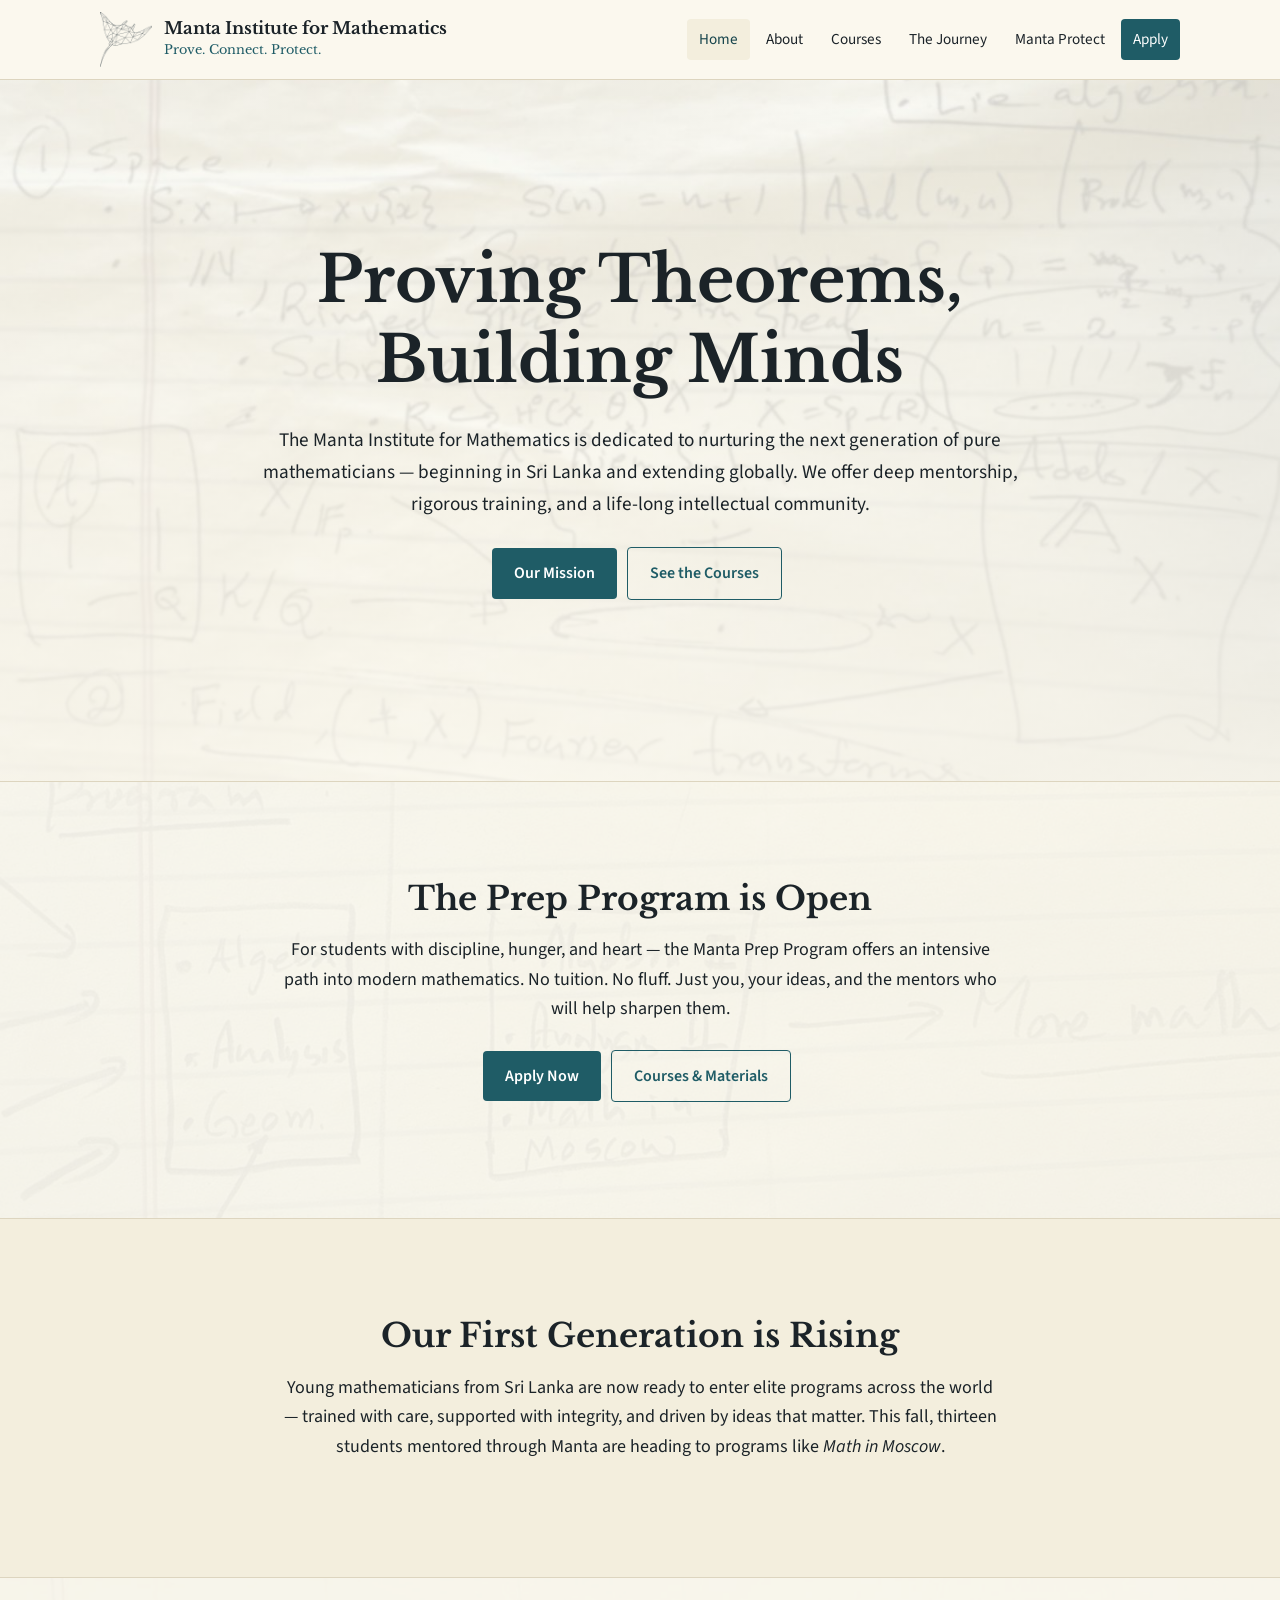
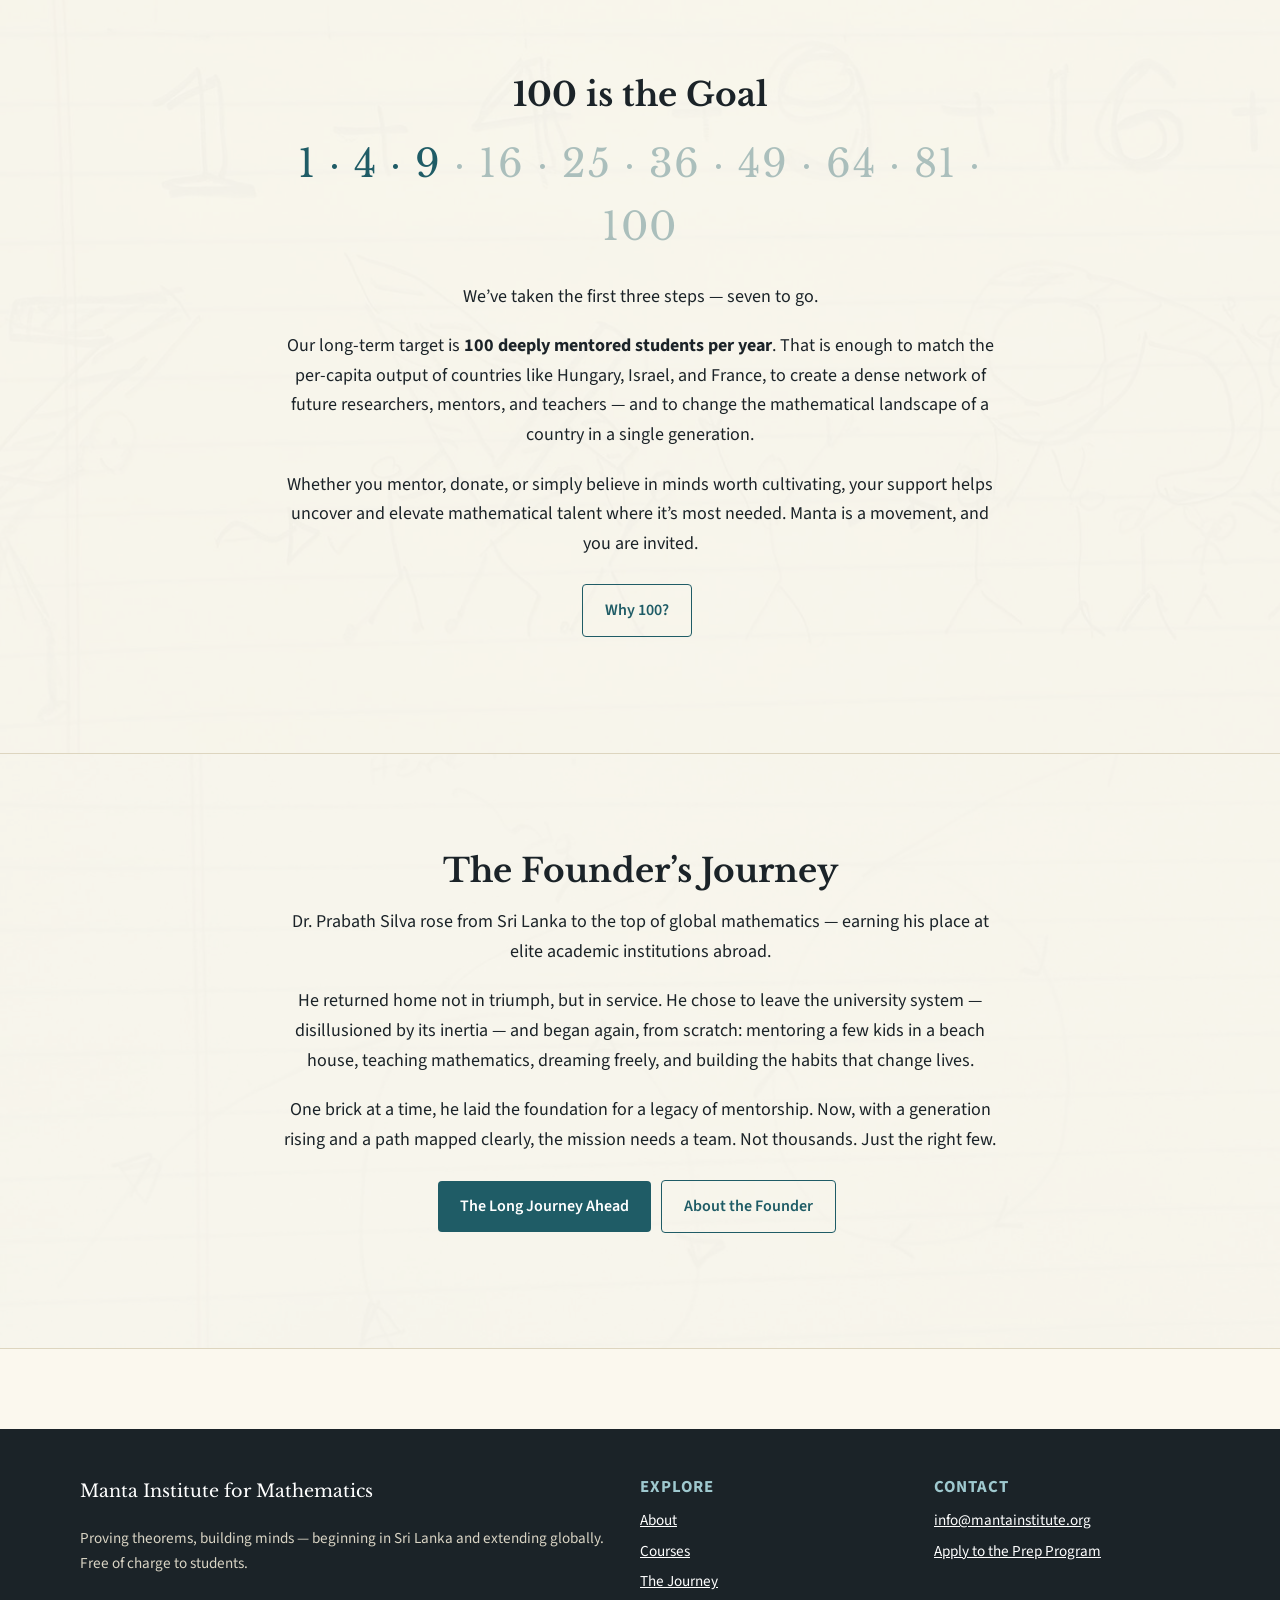
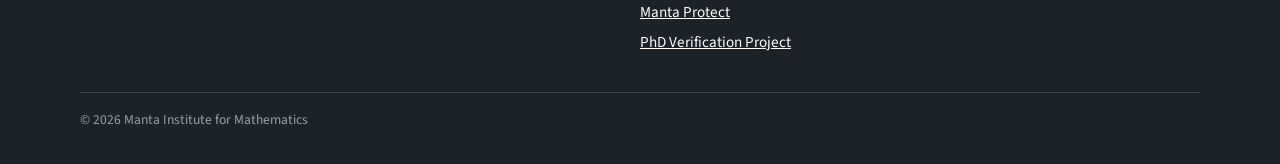
==== index.html @ a8457c3c "Rebuild Manta Institute site as static HTML (migrated from Squarespace) Co-Authored-By: Claude Opus " ====
<!doctype html>
<html lang="en">
<head>
<meta charset="utf-8">
<meta name="viewport" content="width=device-width, initial-scale=1">
<title>Manta Institute for Mathematics</title>
<meta name="description" content="Manta Institute for Mathematics — deep mentorship and rigorous training for the next generation of pure mathematicians, beginning in Sri Lanka. Free for students.">
<meta property="og:title" content="Manta Institute for Mathematics">
<meta property="og:description" content="Manta Institute for Mathematics — deep mentorship and rigorous training for the next generation of pure mathematicians, beginning in Sri Lanka. Free for students.">
<meta property="og:image" content="https://www.mantainstitute.org/img/og.jpg">
<meta property="og:type" content="website">
<link rel="icon" href="/favicon.png">
<link rel="apple-touch-icon" href="/apple-touch-icon.png">
<link rel="preconnect" href="https://fonts.googleapis.com">
<link rel="preconnect" href="https://fonts.gstatic.com" crossorigin>
<link href="https://fonts.googleapis.com/css2?family=Libre+Baskerville:ital,wght@0,400;0,700;1,400&family=Source+Sans+3:wght@400;600;700&display=swap" rel="stylesheet">
<link rel="stylesheet" href="/style.css">

</head>
<body>
<header class="site-header">
  <nav class="nav" aria-label="Main">
    <a class="brand" href="/">
      <img src="/img/manta-mark.png" alt="" width="52" height="52">
      <span><b>Manta Institute for Mathematics</b><small>Prove. Connect. Protect.</small></span>
    </a>
    <button class="menu-toggle" aria-expanded="false" aria-controls="menu">Menu</button>
    <ul class="menu" id="menu"><li><a href="/" aria-current=page>Home</a></li><li><a href="/about">About</a></li><li><a href="/courses">Courses</a></li><li><a href="/journey">The Journey</a></li><li><a href="/manta-protect">Manta Protect</a></li><li><a class="cta" href="https://forms.gle/bUK9oC2Zib9sQvzj8">Apply</a></li></ul>
  </nav>
</header>
<main>

<section class="hero" style="background-image:url('/img/notes-1.jpg')">
  <div class="inner">
    <h1>Proving Theorems,<br>Building Minds</h1>
    <p>The Manta Institute for Mathematics is dedicated to nurturing the next generation of pure mathematicians — beginning in Sri Lanka and extending globally. We offer deep mentorship, rigorous training, and a life-long intellectual community.</p>
    <p><a class="btn" href="/about">Our Mission</a> <a class="btn ghost" href="/courses">See the Courses</a></p>
  </div>
</section>

<section class="band" style="background-image:url('/img/notes-2.jpg')">
  <div class="inner">
    <h2>The Prep Program is Open</h2>
    <p>For students with discipline, hunger, and heart — the Manta Prep Program offers an intensive path into modern mathematics. No tuition. No fluff. Just you, your ideas, and the mentors who will help sharpen them.</p>
    <p><a class="btn" href="https://forms.gle/bUK9oC2Zib9sQvzj8">Apply Now</a> <a class="btn ghost" href="/courses">Courses &amp; Materials</a></p>
  </div>
</section>

<section class="band plain">
  <div class="inner">
    <h2>Our First Generation is Rising</h2>
    <p>Young mathematicians from Sri Lanka are now ready to enter elite programs across the world — trained with care, supported with integrity, and driven by ideas that matter. This fall, thirteen students mentored through Manta are heading to programs like <em>Math in Moscow</em>.</p>
  </div>
</section>

<section class="band" style="background-image:url('/img/notes-4.jpg')">
  <div class="inner">
    <h2>100 is the Goal</h2>
    <p class="squares">1 · 4 · 9 <span>· 16 · 25 · 36 · 49 · 64 · 81 · 100</span></p>
    <p>We’ve taken the first three steps — seven to go.</p>
    <p>Our long-term target is <strong>100 deeply mentored students per year</strong>. That is enough to match the per-capita output of countries like Hungary, Israel, and France, to create a dense network of future researchers, mentors, and teachers — and to change the mathematical landscape of a country in a single generation.</p>
    <p>Whether you mentor, donate, or simply believe in minds worth cultivating, your support helps uncover and elevate mathematical talent where it’s most needed. Manta is a movement, and you are invited.</p>
    <p><a class="btn ghost" href="/about#why-100">Why 100?</a></p>
  </div>
</section>

<section class="band" style="background-image:url('/img/notes-5.jpg')">
  <div class="inner">
    <h2>The Founder’s Journey</h2>
    <p>Dr. Prabath Silva rose from Sri Lanka to the top of global mathematics — earning his place at elite academic institutions abroad.</p>
    <p>He returned home not in triumph, but in service. He chose to leave the university system — disillusioned by its inertia — and began again, from scratch: mentoring a few kids in a beach house, teaching mathematics, dreaming freely, and building the habits that change lives.</p>
    <p>One brick at a time, he laid the foundation for a legacy of mentorship. Now, with a generation rising and a path mapped clearly, the mission needs a team. Not thousands. Just the right few.</p>
    <p><a class="btn" href="/journey">The Long Journey Ahead</a> <a class="btn ghost" href="/about#founder">About the Founder</a></p>
  </div>
</section>

</main>
<footer class="site-footer">
  <div class="cols">
    <div>
      <p class="brandline">Manta Institute for Mathematics</p>
      <p>Proving theorems, building minds — beginning in Sri Lanka and extending globally. Free of charge to students.</p>
    </div>
    <div>
      <h4>Explore</h4>
      <ul>
        <li><a href="/about">About</a></li>
        <li><a href="/courses">Courses</a></li>
        <li><a href="/journey">The Journey</a></li>
        <li><a href="/manta-protect">Manta Protect</a></li>
        <li><a href="/phd-verification-project">PhD Verification Project</a></li>
      </ul>
    </div>
    <div>
      <h4>Contact</h4>
      <ul>
        <li><a href="mailto:info@mantainstitute.org">info@mantainstitute.org</a></li>
        <li><a href="https://forms.gle/bUK9oC2Zib9sQvzj8">Apply to the Prep Program</a></li>
      </ul>
    </div>
  </div>
  <p class="fine">© 2026 Manta Institute for Mathematics</p>
</footer>
<script>
const t=document.querySelector('.menu-toggle'),m=document.getElementById('menu');
t.addEventListener('click',()=>{const o=m.classList.toggle('open');t.setAttribute('aria-expanded',o)});
</script>
</body>
</html>
---- style.css ----
/* Manta Institute for Mathematics — site styles */
:root{
  --paper:#fbf8ee;
  --paper-2:#f3eedd;
  --ink:#1b2328;
  --ink-soft:#4a555c;
  --teal:#1f5c66;
  --teal-dark:#15434b;
  --rule:#ddd5bf;
  --serif:"Libre Baskerville", Georgia, "Times New Roman", serif;
  --sans:"Source Sans 3", "Helvetica Neue", Arial, sans-serif;
  --max:1120px;
  --read:720px;
}
*{box-sizing:border-box}
html{scroll-behavior:smooth}
body{margin:0;background:var(--paper);color:var(--ink);font-family:var(--sans);font-size:18px;line-height:1.65;-webkit-font-smoothing:antialiased}
img{max-width:100%;height:auto;display:block}
a{color:var(--teal)}
a:hover{color:var(--teal-dark)}
h1,h2,h3,h4{font-family:var(--serif);font-weight:700;line-height:1.25;color:var(--ink);margin:1.6em 0 .5em}
h1{font-size:clamp(2rem,4.5vw,3.1rem);margin-top:0}
h2{font-size:clamp(1.5rem,3vw,2.05rem)}
h3{font-size:1.25rem}
h4{font-size:1.05rem;font-family:var(--sans);text-transform:uppercase;letter-spacing:.06em;color:var(--teal)}
p{margin:0 0 1.1em}
ul,ol{padding-left:1.3em;margin:0 0 1.2em}
li{margin:.35em 0}
blockquote{margin:1.6em 0;padding:.4em 0 .4em 1.2em;border-left:3px solid var(--teal);font-family:var(--serif);font-style:italic;color:var(--ink-soft)}
blockquote cite{display:block;font-style:normal;font-family:var(--sans);font-size:.9rem;margin-top:.5em}

/* header */
.site-header{position:sticky;top:0;z-index:20;background:rgba(251,248,238,.94);backdrop-filter:blur(6px);border-bottom:1px solid var(--rule)}
.nav{max-width:var(--max);margin:0 auto;padding:12px 20px;display:flex;align-items:center;justify-content:space-between;gap:16px}
.brand{display:flex;align-items:center;gap:12px;text-decoration:none;color:var(--ink)}
.brand img{width:52px;height:auto}
.brand b{font-family:var(--serif);font-size:1.05rem;display:block;line-height:1.2}
.brand small{display:block;color:var(--teal);font-family:var(--serif);font-size:.8rem}
.menu{display:flex;gap:4px;list-style:none;margin:0;padding:0}
.menu a{display:block;padding:8px 12px;text-decoration:none;color:var(--ink);font-size:.95rem;border-radius:4px}
.menu a:hover,.menu a[aria-current=page]{background:var(--paper-2);color:var(--teal-dark)}
.menu .cta{background:var(--teal);color:#fff}
.menu .cta:hover{background:var(--teal-dark);color:#fff}
.menu-toggle{display:none;background:none;border:1px solid var(--rule);border-radius:4px;padding:8px 10px;font:inherit;font-size:.9rem;cursor:pointer;color:var(--ink)}
@media (max-width:900px){
  .menu-toggle{display:block}
  .menu{display:none;position:absolute;left:0;right:0;top:100%;flex-direction:column;background:var(--paper);border-bottom:1px solid var(--rule);padding:8px 16px 16px}
  .menu.open{display:flex}
  .brand small{display:none}
}

/* layout */
.wrap{max-width:var(--max);margin:0 auto;padding:0 20px}
.read{max-width:var(--read);margin:0 auto;padding:0 20px}
main{display:block}
.page-head{padding:64px 0 24px;border-bottom:1px solid var(--rule);margin-bottom:40px}
.page-head .kicker{font-size:.85rem;text-transform:uppercase;letter-spacing:.12em;color:var(--teal);margin:0 0 .8em;font-weight:600}
.page-head .lede{font-size:1.2rem;color:var(--ink-soft);max-width:680px}
.section{padding:40px 0}

/* hero */
.hero{position:relative;min-height:78vh;display:flex;align-items:center;justify-content:center;text-align:center;padding:80px 20px;background:var(--paper) center/cover no-repeat;border-bottom:1px solid var(--rule)}
.hero::before{content:"";position:absolute;inset:0;background:linear-gradient(rgba(251,248,238,.55),rgba(251,248,238,.8))}
.hero>*{position:relative}
.hero .inner{max-width:760px}
.hero h1{font-size:clamp(2.3rem,6vw,4rem);margin-bottom:.4em}
.hero p{font-size:1.2rem;color:var(--ink)}

/* banded sections on home */
.band{position:relative;padding:96px 20px;background:center/cover no-repeat;border-bottom:1px solid var(--rule)}
.band::before{content:"";position:absolute;inset:0;background:rgba(251,248,238,.82)}
.band>.inner{position:relative;max-width:720px;margin:0 auto;text-align:center}
.band h2{margin-top:0}
.band.plain{background:var(--paper-2)}
.band.plain::before{display:none}

.squares{font-family:var(--serif);font-size:clamp(1.6rem,4vw,2.4rem);letter-spacing:.04em;color:var(--teal);margin:.2em 0 .6em}
.squares span{opacity:.35}

/* buttons */
.btn{display:inline-block;background:var(--teal);color:#fff;text-decoration:none;padding:12px 22px;border-radius:4px;font-weight:600;font-size:1rem;margin:6px 6px 0 0}
.btn:hover{background:var(--teal-dark);color:#fff}
.btn.ghost{background:transparent;color:var(--teal);border:1.5px solid var(--teal)}
.btn.ghost:hover{background:var(--teal);color:#fff}

/* cards / grids */
.grid{display:grid;gap:20px;grid-template-columns:repeat(auto-fit,minmax(250px,1fr));margin:1.5em 0}
.card{background:#fff;border:1px solid var(--rule);border-radius:6px;padding:22px 22px 10px}
.card h3,.card h4{margin-top:0}
.card .meta{font-size:.9rem;color:var(--ink-soft)}
.level{margin:2.5em 0 1em;display:flex;align-items:baseline;gap:12px}
.level span{font-size:.8rem;letter-spacing:.12em;text-transform:uppercase;background:var(--teal);color:#fff;padding:3px 9px;border-radius:3px}
.level h3{margin:0}

/* steps */
.steps{counter-reset:s;list-style:none;padding:0}
.steps>li{counter-increment:s;position:relative;padding:0 0 1.2em 3.2em;margin:0;border-left:2px solid var(--rule);margin-left:1.1em}
.steps>li::before{content:counter(s);position:absolute;left:-1.15em;top:-.1em;width:2.2em;height:2.2em;border-radius:50%;background:var(--teal);color:#fff;font-weight:700;display:flex;align-items:center;justify-content:center;font-size:.9rem}
.steps>li:last-child{border-left-color:transparent}
.steps b{display:block;font-family:var(--serif)}
.exit{background:var(--paper-2);border-radius:6px;padding:14px 18px;margin:.6em 0 1.2em;font-size:.97rem}
.exit strong{color:var(--teal-dark)}
.note{background:#fff;border:1px solid var(--rule);border-left:4px solid var(--teal);border-radius:4px;padding:14px 18px;margin:1.4em 0}
.checklist{columns:2;column-gap:32px}
@media (max-width:640px){.checklist{columns:1}}
figure{margin:2em 0}
figure img{border-radius:6px;border:1px solid var(--rule)}

/* footer */
.site-footer{margin-top:80px;background:var(--ink);color:#d9d4c4;padding:48px 20px 32px;font-size:.95rem}
.site-footer .cols{max-width:var(--max);margin:0 auto;display:grid;gap:28px;grid-template-columns:2fr 1fr 1fr}
@media (max-width:760px){.site-footer .cols{grid-template-columns:1fr}}
.site-footer a{color:#fff}
.site-footer h4{color:#9fc9cf;margin:0 0 .6em}
.site-footer ul{list-style:none;padding:0;margin:0}
.site-footer .brandline{font-family:var(--serif);color:#fff;font-size:1.1rem}
.site-footer .fine{max-width:var(--max);margin:32px auto 0;border-top:1px solid #38434a;padding-top:16px;font-size:.85rem;color:#98a1a6}
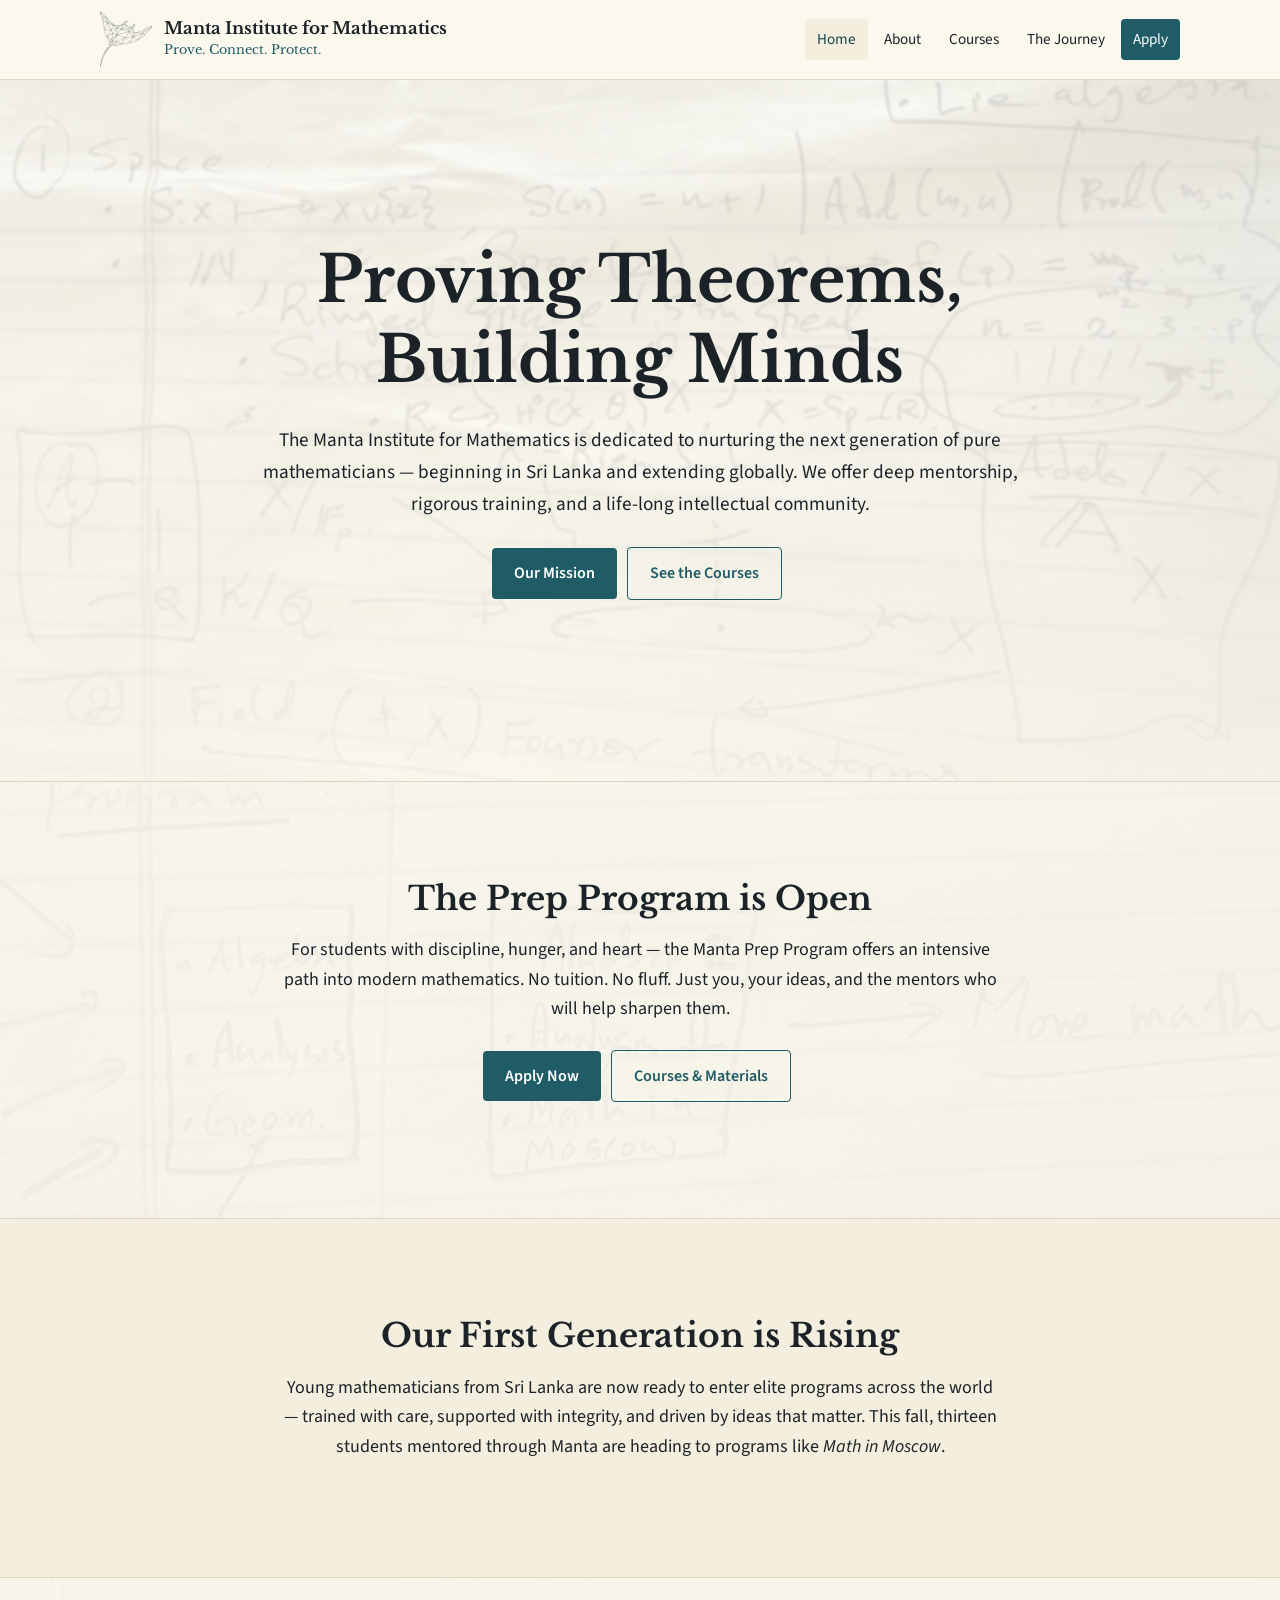
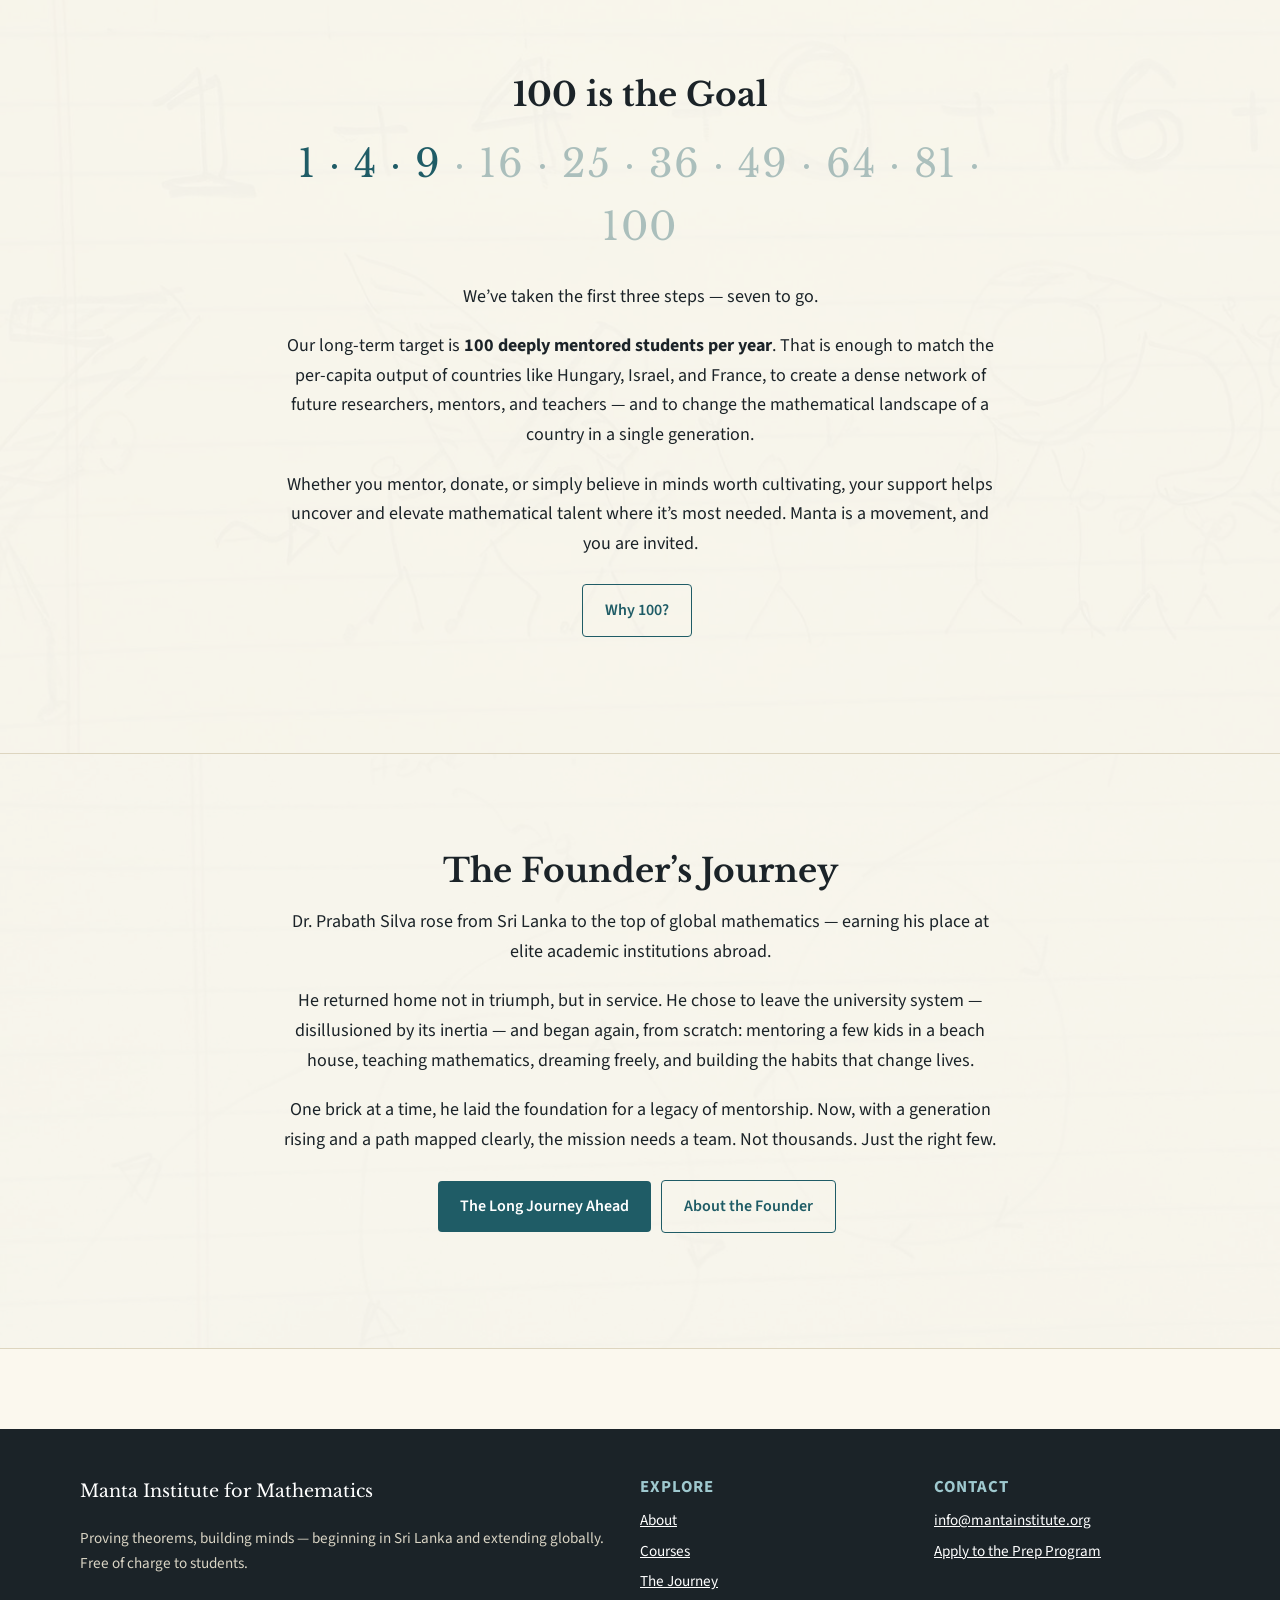
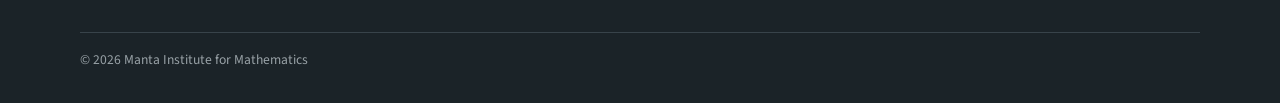
==== commit e10aafda: "Remove Manta Protect section from the website Delete the Manta Protect and PhD Verification Project " ====
--- a/index.html
+++ b/index.html
@@ -25,7 +25,7 @@
       <span><b>Manta Institute for Mathematics</b><small>Prove. Connect. Protect.</small></span>
     </a>
     <button class="menu-toggle" aria-expanded="false" aria-controls="menu">Menu</button>
-    <ul class="menu" id="menu"><li><a href="/" aria-current=page>Home</a></li><li><a href="/about">About</a></li><li><a href="/courses">Courses</a></li><li><a href="/journey">The Journey</a></li><li><a href="/manta-protect">Manta Protect</a></li><li><a class="cta" href="https://forms.gle/bUK9oC2Zib9sQvzj8">Apply</a></li></ul>
+    <ul class="menu" id="menu"><li><a href="/" aria-current=page>Home</a></li><li><a href="/about">About</a></li><li><a href="/courses">Courses</a></li><li><a href="/journey">The Journey</a></li><li><a class="cta" href="https://forms.gle/bUK9oC2Zib9sQvzj8">Apply</a></li></ul>
   </nav>
 </header>
 <main>
@@ -87,8 +87,6 @@
         <li><a href="/about">About</a></li>
         <li><a href="/courses">Courses</a></li>
         <li><a href="/journey">The Journey</a></li>
-        <li><a href="/manta-protect">Manta Protect</a></li>
-        <li><a href="/phd-verification-project">PhD Verification Project</a></li>
       </ul>
     </div>
     <div>
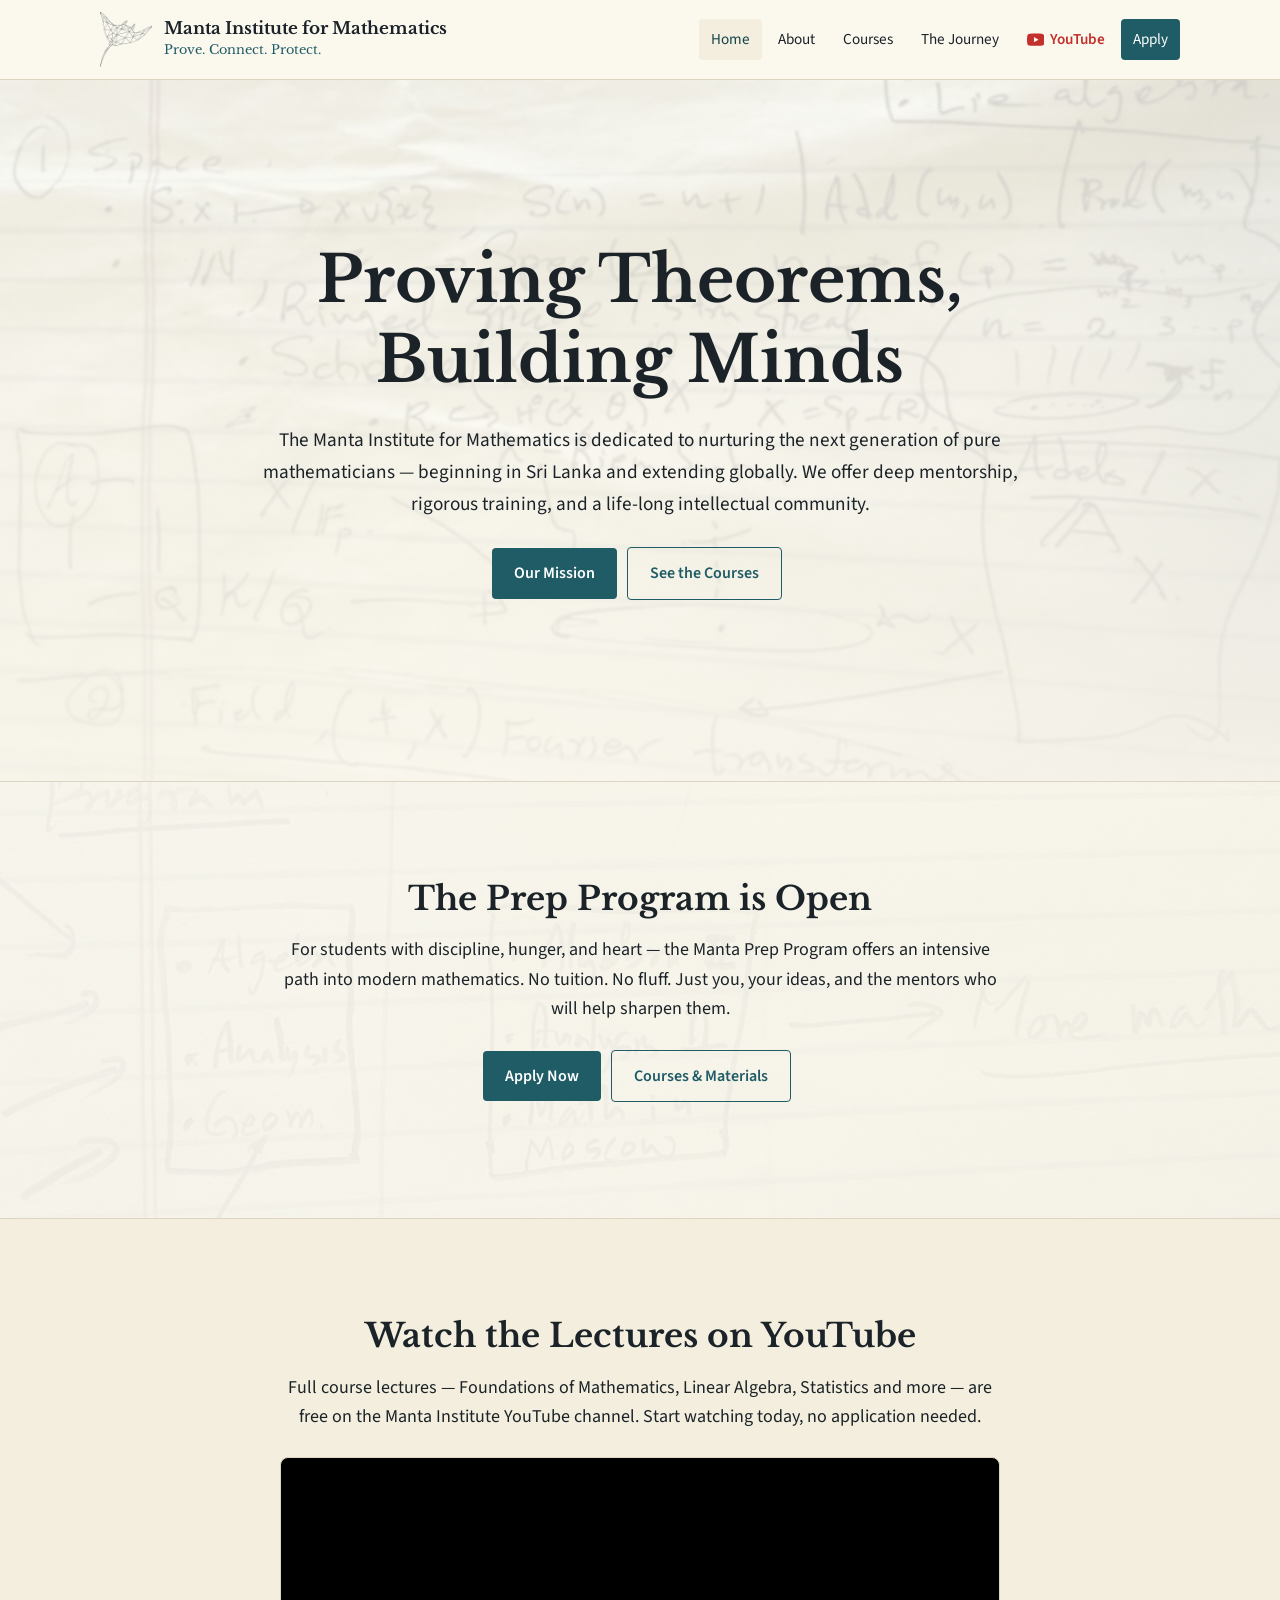
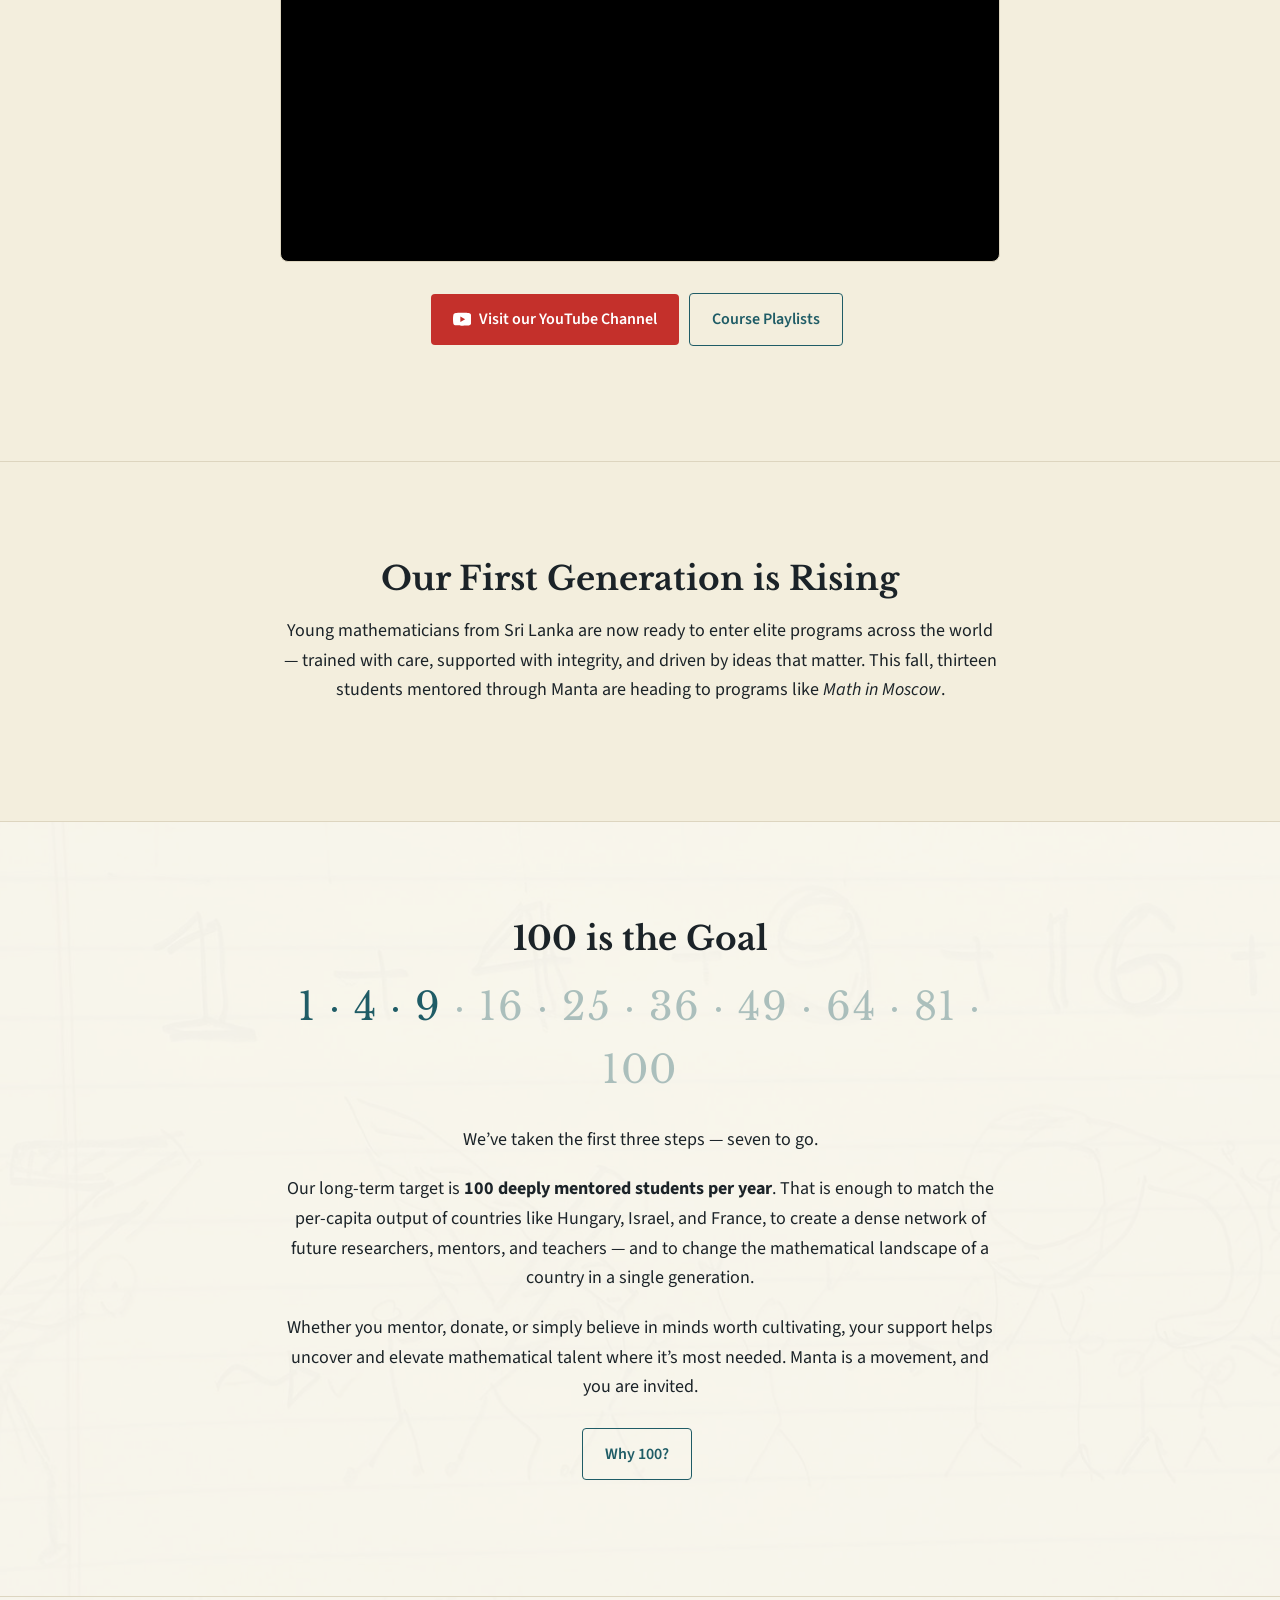
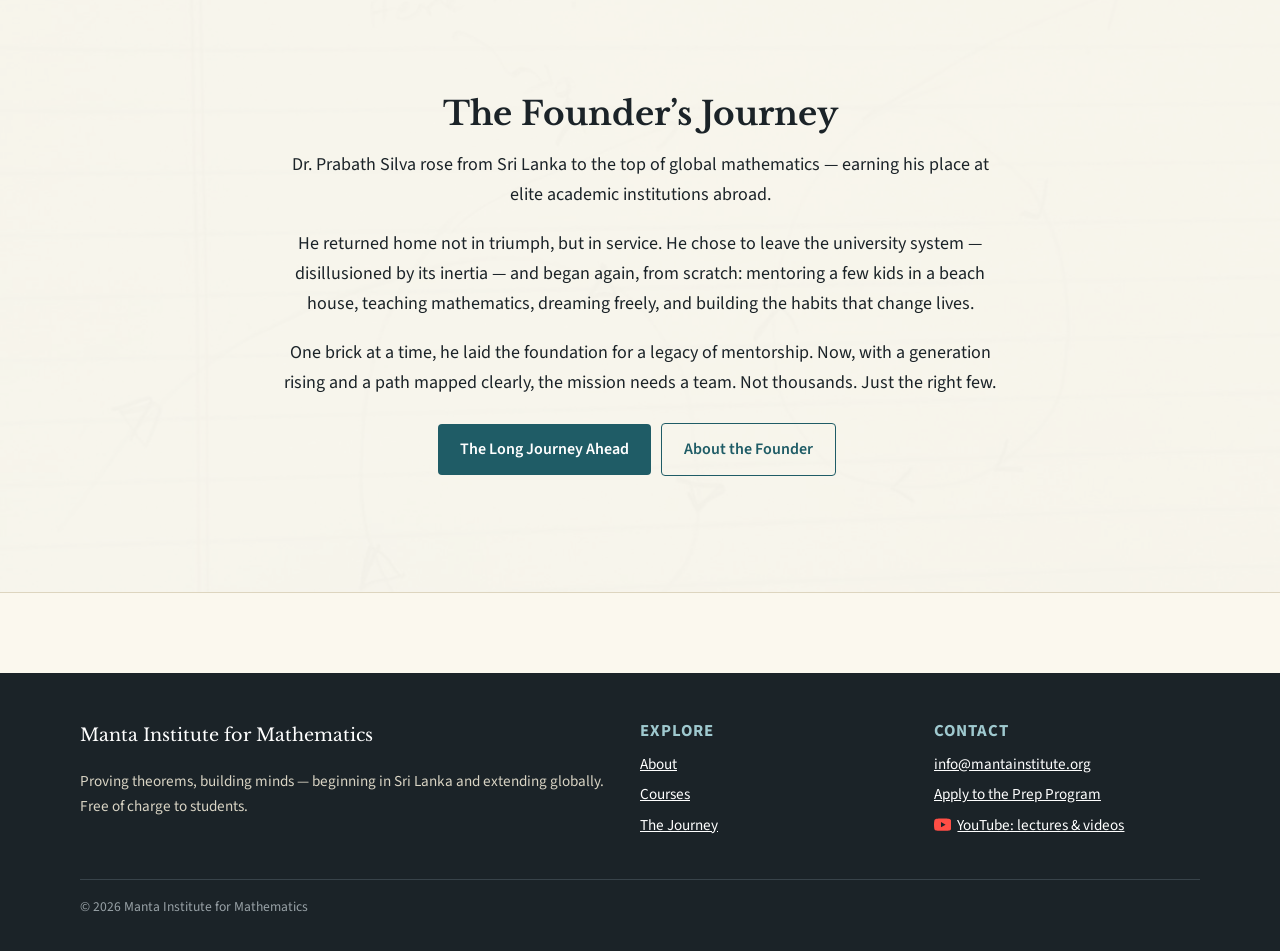
==== commit 00e6f2ef: "Make the YouTube channel more visible Add a YouTube link to the header nav and footer, a 'Watch the " ====
--- a/index.html
+++ b/index.html
@@ -25,7 +25,7 @@
       <span><b>Manta Institute for Mathematics</b><small>Prove. Connect. Protect.</small></span>
     </a>
     <button class="menu-toggle" aria-expanded="false" aria-controls="menu">Menu</button>
-    <ul class="menu" id="menu"><li><a href="/" aria-current=page>Home</a></li><li><a href="/about">About</a></li><li><a href="/courses">Courses</a></li><li><a href="/journey">The Journey</a></li><li><a class="cta" href="https://forms.gle/bUK9oC2Zib9sQvzj8">Apply</a></li></ul>
+    <ul class="menu" id="menu"><li><a href="/" aria-current=page>Home</a></li><li><a href="/about">About</a></li><li><a href="/courses">Courses</a></li><li><a href="/journey">The Journey</a></li><li><a class="yt-nav" href="https://www.youtube.com/@MantaInstituteforMathematics" target="_blank" rel="noopener"><svg class="yt-icon" viewBox="0 0 24 24" aria-hidden="true"><path fill="currentColor" d="M23.5 6.2a3 3 0 0 0-2.1-2.1C19.5 3.6 12 3.6 12 3.6s-7.5 0-9.4.5A3 3 0 0 0 .5 6.2 31 31 0 0 0 0 12a31 31 0 0 0 .5 5.8 3 3 0 0 0 2.1 2.1c1.9.5 9.4.5 9.4.5s7.5 0 9.4-.5a3 3 0 0 0 2.1-2.1A31 31 0 0 0 24 12a31 31 0 0 0-.5-5.8zM9.6 15.6V8.4l6.3 3.6-6.3 3.6z"/></svg><span>YouTube</span></a></li><li><a class="cta" href="https://forms.gle/bUK9oC2Zib9sQvzj8">Apply</a></li></ul>
   </nav>
 </header>
 <main>
@@ -43,6 +43,15 @@
     <h2>The Prep Program is Open</h2>
     <p>For students with discipline, hunger, and heart — the Manta Prep Program offers an intensive path into modern mathematics. No tuition. No fluff. Just you, your ideas, and the mentors who will help sharpen them.</p>
     <p><a class="btn" href="https://forms.gle/bUK9oC2Zib9sQvzj8">Apply Now</a> <a class="btn ghost" href="/courses">Courses &amp; Materials</a></p>
+  </div>
+</section>
+
+<section class="band yt-band">
+  <div class="inner">
+    <h2>Watch the Lectures on YouTube</h2>
+    <p>Full course lectures — Foundations of Mathematics, Linear Algebra, Statistics and more — are free on the Manta Institute YouTube channel. Start watching today, no application needed.</p>
+    <div class="video"><iframe src="https://www.youtube-nocookie.com/embed/HKouQj8MpVQ" title="Join Manta Institute for Mathematics After A/L" loading="lazy" allow="accelerometer; encrypted-media; gyroscope; picture-in-picture" allowfullscreen></iframe></div>
+    <p><a class="btn yt" href="https://www.youtube.com/@MantaInstituteforMathematics" target="_blank" rel="noopener"><svg class="yt-icon" viewBox="0 0 24 24" aria-hidden="true"><path fill="currentColor" d="M23.5 6.2a3 3 0 0 0-2.1-2.1C19.5 3.6 12 3.6 12 3.6s-7.5 0-9.4.5A3 3 0 0 0 .5 6.2 31 31 0 0 0 0 12a31 31 0 0 0 .5 5.8 3 3 0 0 0 2.1 2.1c1.9.5 9.4.5 9.4.5s7.5 0 9.4-.5a3 3 0 0 0 2.1-2.1A31 31 0 0 0 24 12a31 31 0 0 0-.5-5.8zM9.6 15.6V8.4l6.3 3.6-6.3 3.6z"/></svg> Visit our YouTube Channel</a> <a class="btn ghost" href="/courses">Course Playlists</a></p>
   </div>
 </section>
 
@@ -94,6 +103,7 @@
       <ul>
         <li><a href="mailto:info@mantainstitute.org">info@mantainstitute.org</a></li>
         <li><a href="https://forms.gle/bUK9oC2Zib9sQvzj8">Apply to the Prep Program</a></li>
+        <li><a class="yt-foot" href="https://www.youtube.com/@MantaInstituteforMathematics" target="_blank" rel="noopener"><svg class="yt-icon" viewBox="0 0 24 24" aria-hidden="true"><path fill="currentColor" d="M23.5 6.2a3 3 0 0 0-2.1-2.1C19.5 3.6 12 3.6 12 3.6s-7.5 0-9.4.5A3 3 0 0 0 .5 6.2 31 31 0 0 0 0 12a31 31 0 0 0 .5 5.8 3 3 0 0 0 2.1 2.1c1.9.5 9.4.5 9.4.5s7.5 0 9.4-.5a3 3 0 0 0 2.1-2.1A31 31 0 0 0 24 12a31 31 0 0 0-.5-5.8zM9.6 15.6V8.4l6.3 3.6-6.3 3.6z"/></svg> YouTube: lectures &amp; videos</a></li>
       </ul>
     </div>
   </div>
--- a/style.css
+++ b/style.css
@@ -78,7 +78,7 @@
 .squares span{opacity:.35}
 
 /* buttons */
-.btn{display:inline-block;background:var(--teal);color:#fff;text-decoration:none;padding:12px 22px;border-radius:4px;font-weight:600;font-size:1rem;margin:6px 6px 0 0}
+.btn{display:inline-block;vertical-align:middle;background:var(--teal);color:#fff;text-decoration:none;padding:12px 22px;border-radius:4px;font-weight:600;font-size:1rem;margin:6px 6px 0 0}
 .btn:hover{background:var(--teal-dark);color:#fff}
 .btn.ghost{background:transparent;color:var(--teal);border:1.5px solid var(--teal)}
 .btn.ghost:hover{background:var(--teal);color:#fff}
@@ -115,3 +115,16 @@
 .site-footer ul{list-style:none;padding:0;margin:0}
 .site-footer .brandline{font-family:var(--serif);color:#fff;font-size:1.1rem}
 .site-footer .fine{max-width:var(--max);margin:32px auto 0;border-top:1px solid #38434a;padding-top:16px;font-size:.85rem;color:#98a1a6}
+
+/* YouTube */
+.yt-icon{width:1.15em;height:1.15em;vertical-align:-.2em;flex:none}
+.btn.yt{background:#c4302b;display:inline-flex;align-items:center;gap:8px}
+.btn.yt:hover{background:#a12520;color:#fff}
+.menu .yt-nav{display:flex;align-items:center;gap:6px;color:#c4302b;font-weight:600}
+.menu .yt-nav:hover{background:#fbe9e7;color:#a12520}
+.site-footer .yt-foot{display:inline-flex;align-items:center;gap:6px}
+.site-footer .yt-foot .yt-icon{color:#ff4e45}
+.yt-band{background:var(--paper-2)}
+.yt-band::before{display:none}
+.video{position:relative;aspect-ratio:16/9;margin:1.4em 0;border-radius:8px;overflow:hidden;border:1px solid var(--rule);background:#000}
+.video iframe{position:absolute;inset:0;width:100%;height:100%;border:0}
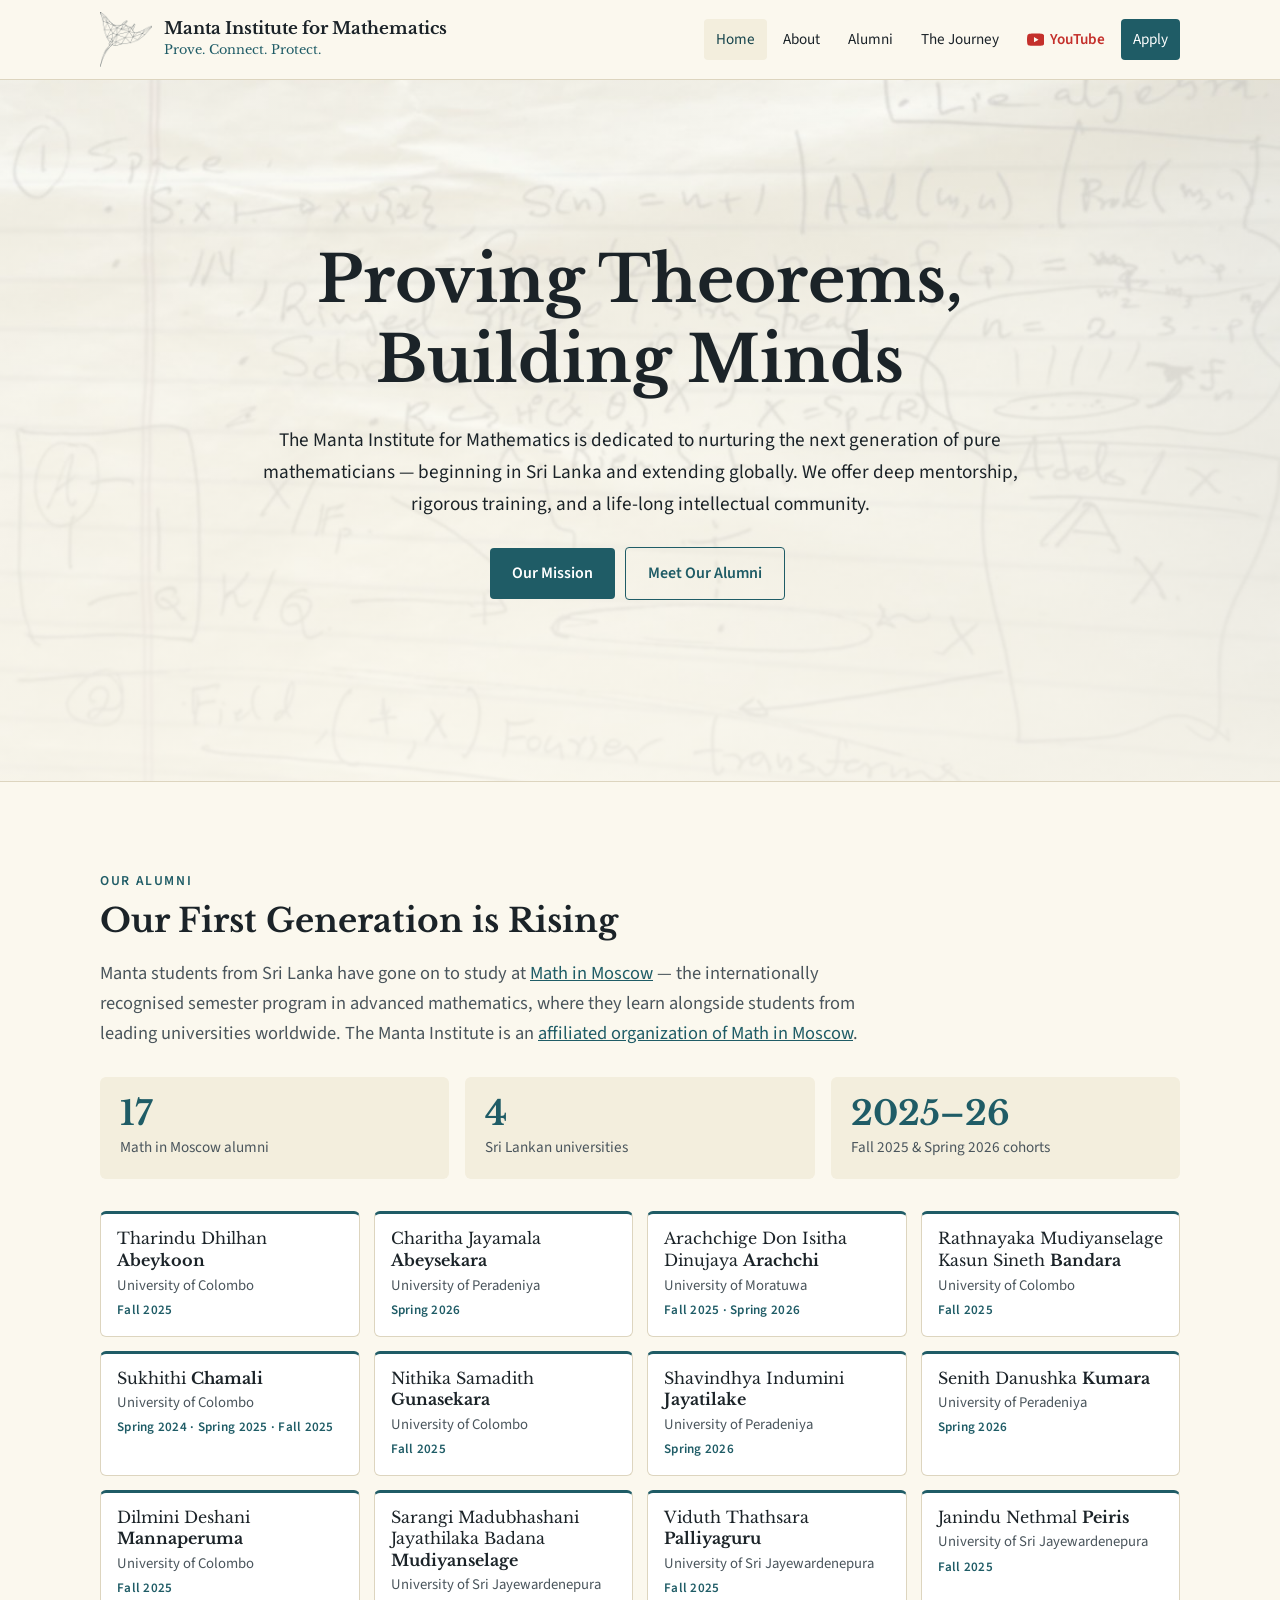
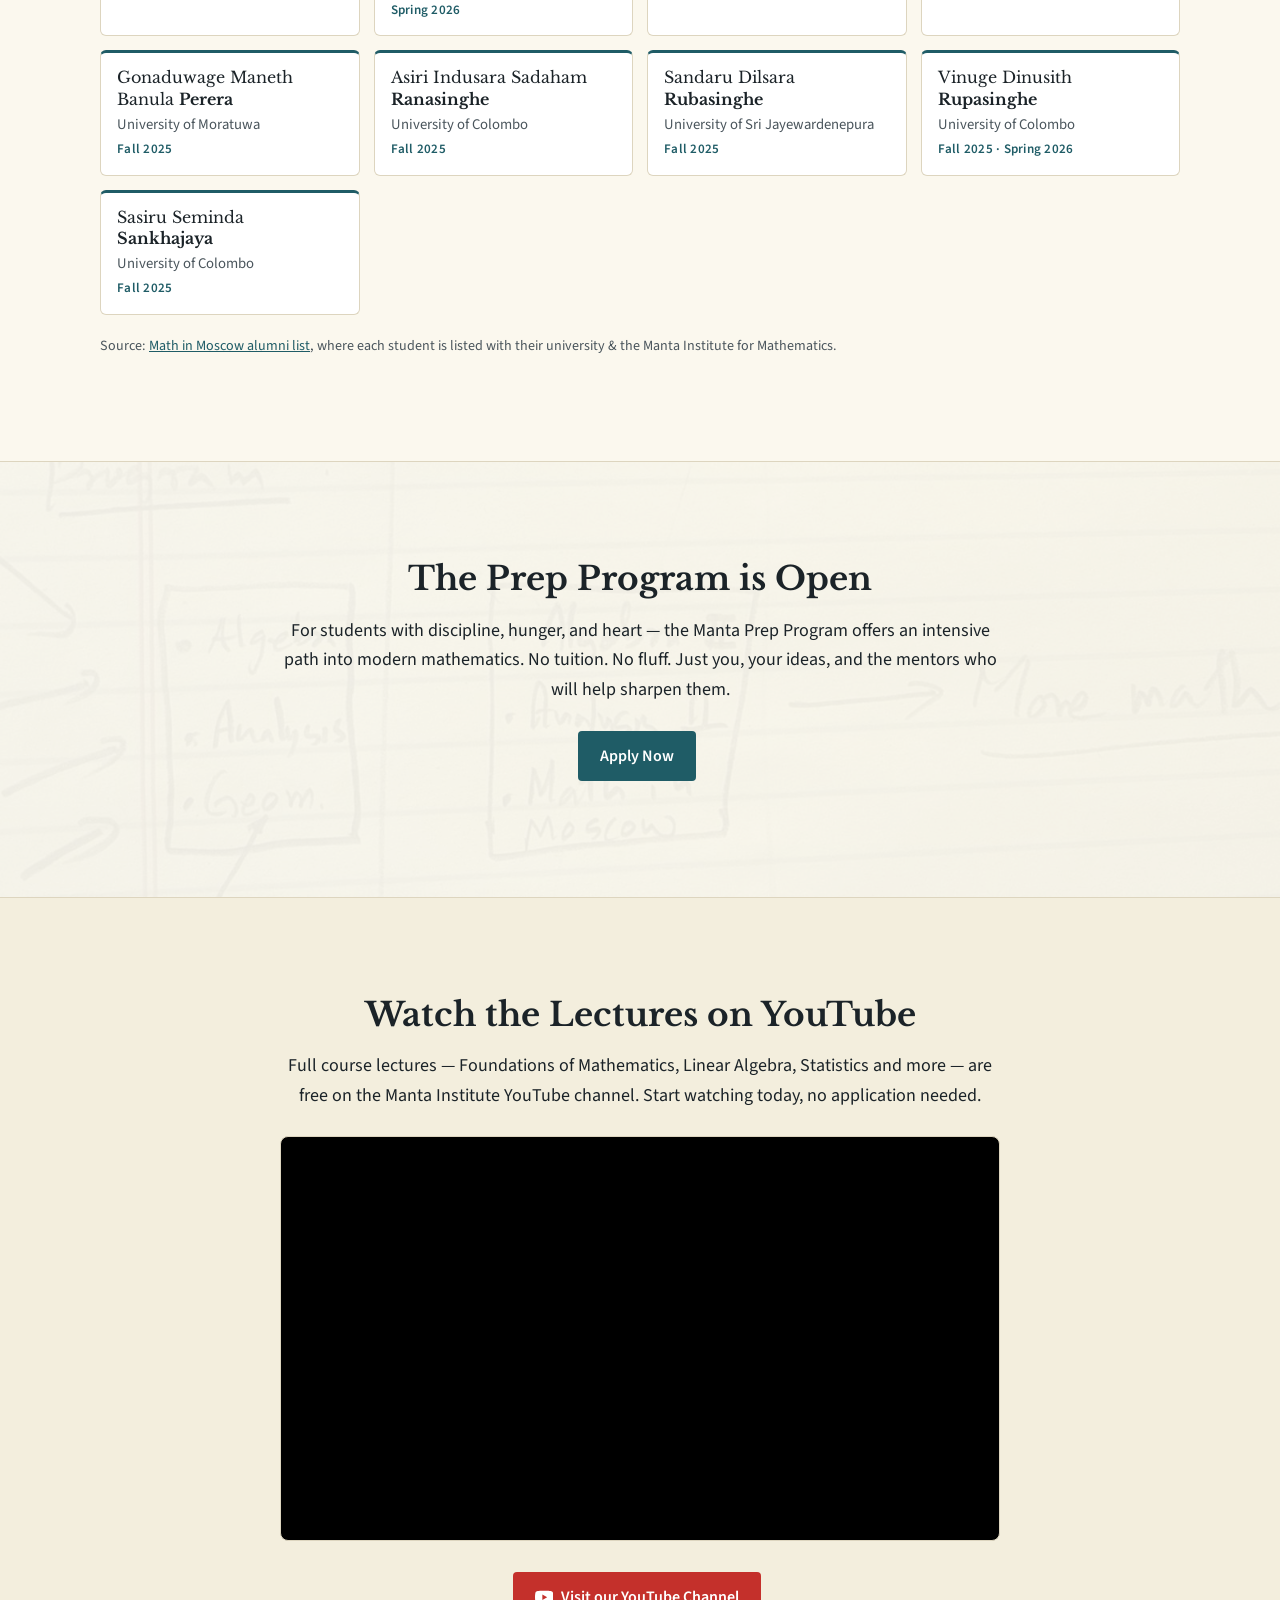
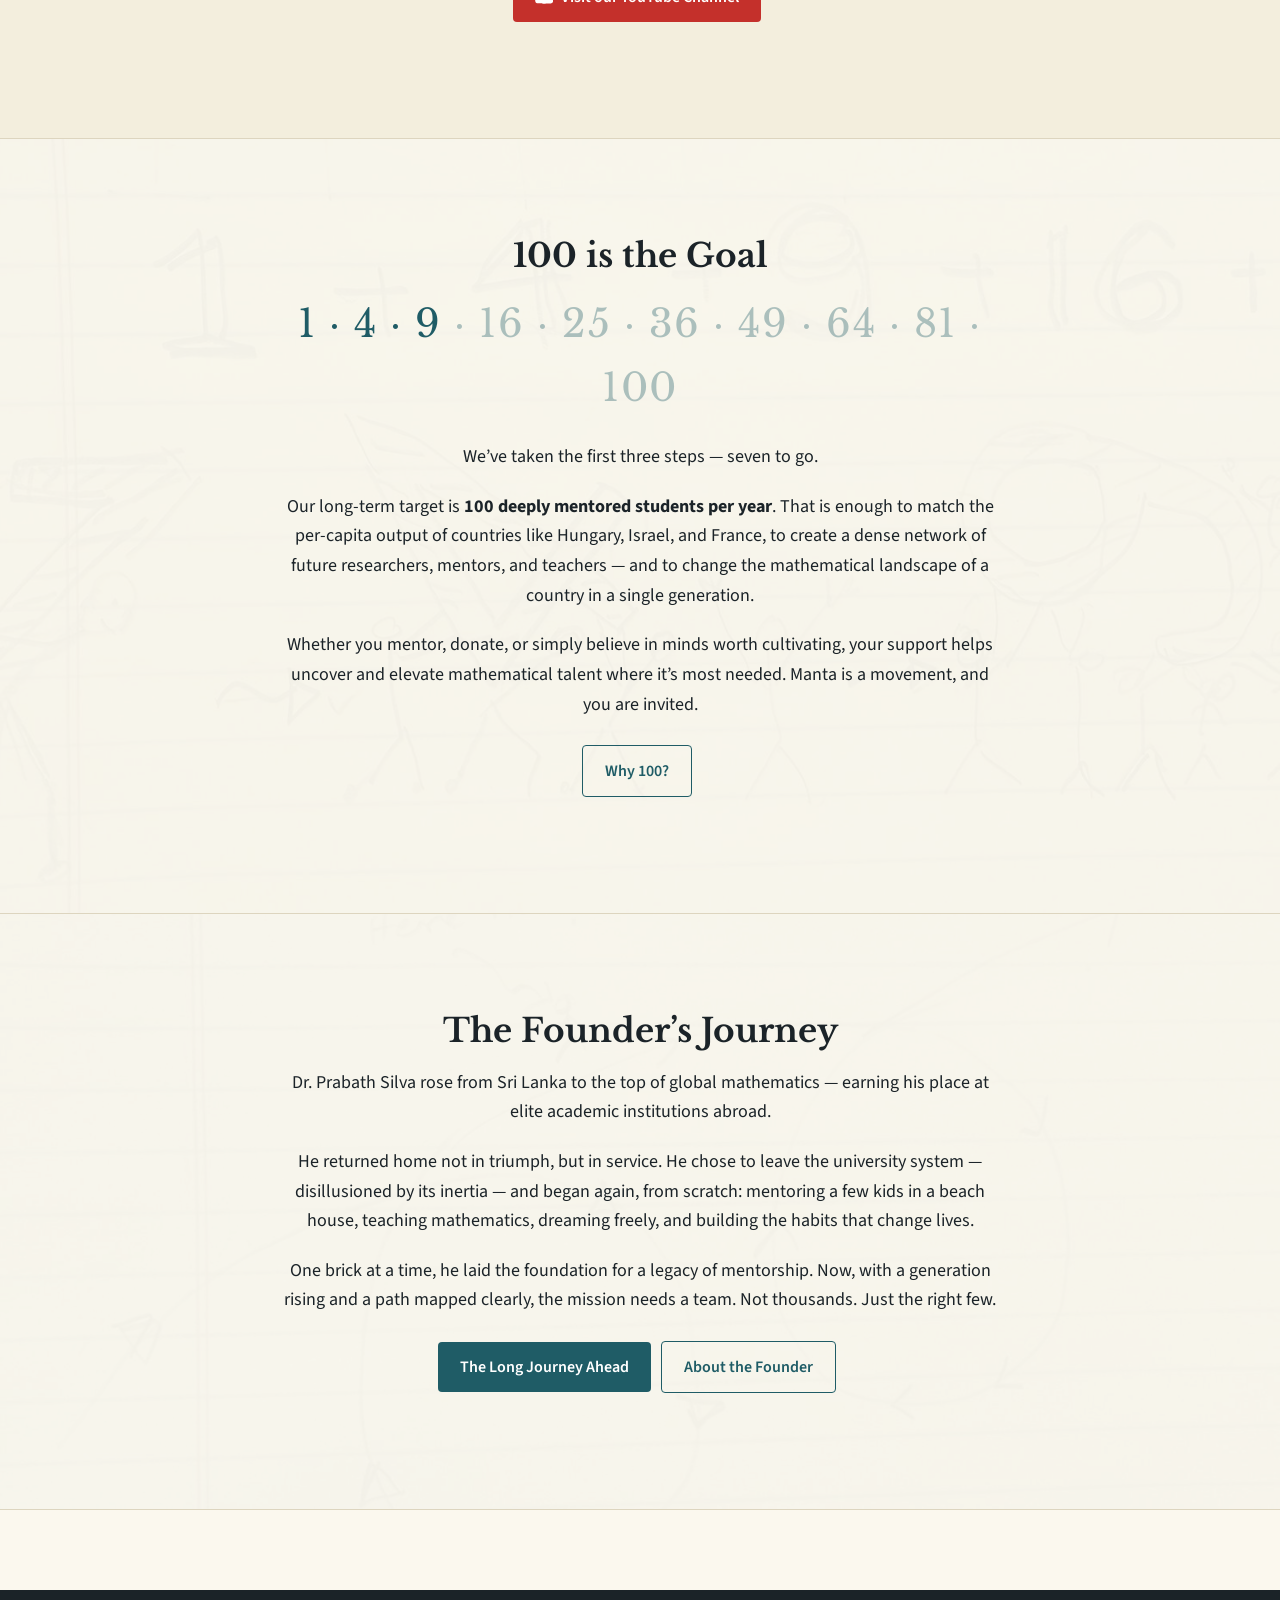
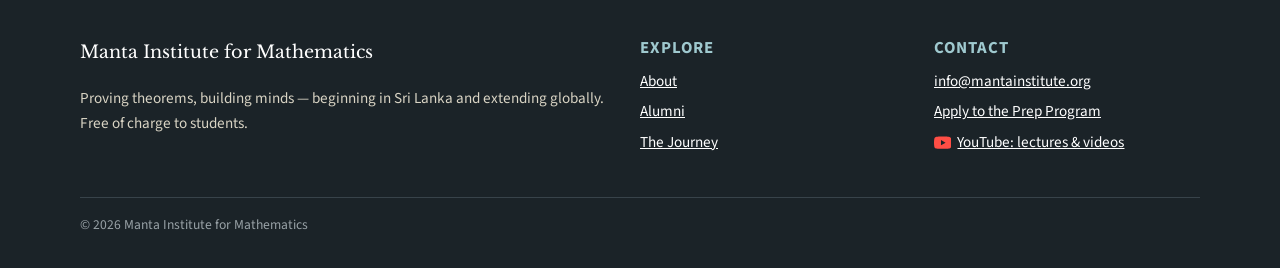
==== commit 4f443562: "Replace Courses with a Manta alumni section on the home page Remove the outdated Courses page (redir" ====
--- a/index.html
+++ b/index.html
@@ -25,7 +25,7 @@
       <span><b>Manta Institute for Mathematics</b><small>Prove. Connect. Protect.</small></span>
     </a>
     <button class="menu-toggle" aria-expanded="false" aria-controls="menu">Menu</button>
-    <ul class="menu" id="menu"><li><a href="/" aria-current=page>Home</a></li><li><a href="/about">About</a></li><li><a href="/courses">Courses</a></li><li><a href="/journey">The Journey</a></li><li><a class="yt-nav" href="https://www.youtube.com/@MantaInstituteforMathematics" target="_blank" rel="noopener"><svg class="yt-icon" viewBox="0 0 24 24" aria-hidden="true"><path fill="currentColor" d="M23.5 6.2a3 3 0 0 0-2.1-2.1C19.5 3.6 12 3.6 12 3.6s-7.5 0-9.4.5A3 3 0 0 0 .5 6.2 31 31 0 0 0 0 12a31 31 0 0 0 .5 5.8 3 3 0 0 0 2.1 2.1c1.9.5 9.4.5 9.4.5s7.5 0 9.4-.5a3 3 0 0 0 2.1-2.1A31 31 0 0 0 24 12a31 31 0 0 0-.5-5.8zM9.6 15.6V8.4l6.3 3.6-6.3 3.6z"/></svg><span>YouTube</span></a></li><li><a class="cta" href="https://forms.gle/bUK9oC2Zib9sQvzj8">Apply</a></li></ul>
+    <ul class="menu" id="menu"><li><a href="/" aria-current=page>Home</a></li><li><a href="/about">About</a></li><li><a href="/#alumni">Alumni</a></li><li><a href="/journey">The Journey</a></li><li><a class="yt-nav" href="https://www.youtube.com/@MantaInstituteforMathematics" target="_blank" rel="noopener"><svg class="yt-icon" viewBox="0 0 24 24" aria-hidden="true"><path fill="currentColor" d="M23.5 6.2a3 3 0 0 0-2.1-2.1C19.5 3.6 12 3.6 12 3.6s-7.5 0-9.4.5A3 3 0 0 0 .5 6.2 31 31 0 0 0 0 12a31 31 0 0 0 .5 5.8 3 3 0 0 0 2.1 2.1c1.9.5 9.4.5 9.4.5s7.5 0 9.4-.5a3 3 0 0 0 2.1-2.1A31 31 0 0 0 24 12a31 31 0 0 0-.5-5.8zM9.6 15.6V8.4l6.3 3.6-6.3 3.6z"/></svg><span>YouTube</span></a></li><li><a class="cta" href="https://forms.gle/bUK9oC2Zib9sQvzj8">Apply</a></li></ul>
   </nav>
 </header>
 <main>
@@ -34,7 +34,22 @@
   <div class="inner">
     <h1>Proving Theorems,<br>Building Minds</h1>
     <p>The Manta Institute for Mathematics is dedicated to nurturing the next generation of pure mathematicians — beginning in Sri Lanka and extending globally. We offer deep mentorship, rigorous training, and a life-long intellectual community.</p>
-    <p><a class="btn" href="/about">Our Mission</a> <a class="btn ghost" href="/courses">See the Courses</a></p>
+    <p><a class="btn" href="/about">Our Mission</a> <a class="btn ghost" href="#alumni">Meet Our Alumni</a></p>
+  </div>
+</section>
+
+<section class="alumni" id="alumni">
+  <div class="wrap">
+    <p class="kicker">Our Alumni</p>
+    <h2>Our First Generation is Rising</h2>
+    <p class="lede">Manta students from Sri Lanka have gone on to study at <a href="https://mathinmoscow.org/">Math in Moscow</a> — the internationally recognised semester program in advanced mathematics, where they learn alongside students from leading universities worldwide. The Manta Institute is an <a href="https://mathinmoscow.org/affiliated-organizations/">affiliated organization of Math in Moscow</a>.</p>
+    <div class="stats">
+      <div><strong>17</strong><span>Math in Moscow alumni</span></div>
+      <div><strong>4</strong><span>Sri Lankan universities</span></div>
+      <div><strong>2025–26</strong><span>Fall 2025 &amp; Spring 2026 cohorts</span></div>
+    </div>
+    <ul class="alumni-grid"><li class="alum"><b>Tharindu Dhilhan <span class="sur">Abeykoon</span></b><span class="uni">University of Colombo</span><span class="sems">Fall 2025</span></li><li class="alum"><b>Charitha Jayamala <span class="sur">Abeysekara</span></b><span class="uni">University of Peradeniya</span><span class="sems">Spring 2026</span></li><li class="alum"><b>Arachchige Don Isitha Dinujaya <span class="sur">Arachchi</span></b><span class="uni">University of Moratuwa</span><span class="sems">Fall 2025 · Spring 2026</span></li><li class="alum"><b>Rathnayaka Mudiyanselage Kasun Sineth <span class="sur">Bandara</span></b><span class="uni">University of Colombo</span><span class="sems">Fall 2025</span></li><li class="alum"><b>Sukhithi <span class="sur">Chamali</span></b><span class="uni">University of Colombo</span><span class="sems">Spring 2024 · Spring 2025 · Fall 2025</span></li><li class="alum"><b>Nithika Samadith <span class="sur">Gunasekara</span></b><span class="uni">University of Colombo</span><span class="sems">Fall 2025</span></li><li class="alum"><b>Shavindhya Indumini <span class="sur">Jayatilake</span></b><span class="uni">University of Peradeniya</span><span class="sems">Spring 2026</span></li><li class="alum"><b>Senith Danushka <span class="sur">Kumara</span></b><span class="uni">University of Peradeniya</span><span class="sems">Spring 2026</span></li><li class="alum"><b>Dilmini Deshani <span class="sur">Mannaperuma</span></b><span class="uni">University of Colombo</span><span class="sems">Fall 2025</span></li><li class="alum"><b>Sarangi Madubhashani Jayathilaka Badana <span class="sur">Mudiyanselage</span></b><span class="uni">University of Sri Jayewardenepura</span><span class="sems">Spring 2026</span></li><li class="alum"><b>Viduth Thathsara <span class="sur">Palliyaguru</span></b><span class="uni">University of Sri Jayewardenepura</span><span class="sems">Fall 2025</span></li><li class="alum"><b>Janindu Nethmal <span class="sur">Peiris</span></b><span class="uni">University of Sri Jayewardenepura</span><span class="sems">Fall 2025</span></li><li class="alum"><b>Gonaduwage Maneth Banula <span class="sur">Perera</span></b><span class="uni">University of Moratuwa</span><span class="sems">Fall 2025</span></li><li class="alum"><b>Asiri Indusara Sadaham <span class="sur">Ranasinghe</span></b><span class="uni">University of Colombo</span><span class="sems">Fall 2025</span></li><li class="alum"><b>Sandaru Dilsara <span class="sur">Rubasinghe</span></b><span class="uni">University of Sri Jayewardenepura</span><span class="sems">Fall 2025</span></li><li class="alum"><b>Vinuge Dinusith <span class="sur">Rupasinghe</span></b><span class="uni">University of Colombo</span><span class="sems">Fall 2025 · Spring 2026</span></li><li class="alum"><b>Sasiru Seminda <span class="sur">Sankhajaya</span></b><span class="uni">University of Colombo</span><span class="sems">Fall 2025</span></li></ul>
+    <p class="source">Source: <a href="https://mathinmoscow.org/alumni-list/">Math in Moscow alumni list</a>, where each student is listed with their university &amp; the Manta Institute for Mathematics.</p>
   </div>
 </section>
 
@@ -42,7 +57,7 @@
   <div class="inner">
     <h2>The Prep Program is Open</h2>
     <p>For students with discipline, hunger, and heart — the Manta Prep Program offers an intensive path into modern mathematics. No tuition. No fluff. Just you, your ideas, and the mentors who will help sharpen them.</p>
-    <p><a class="btn" href="https://forms.gle/bUK9oC2Zib9sQvzj8">Apply Now</a> <a class="btn ghost" href="/courses">Courses &amp; Materials</a></p>
+    <p><a class="btn" href="https://forms.gle/bUK9oC2Zib9sQvzj8">Apply Now</a></p>
   </div>
 </section>
 
@@ -51,16 +66,11 @@
     <h2>Watch the Lectures on YouTube</h2>
     <p>Full course lectures — Foundations of Mathematics, Linear Algebra, Statistics and more — are free on the Manta Institute YouTube channel. Start watching today, no application needed.</p>
     <div class="video"><iframe src="https://www.youtube-nocookie.com/embed/HKouQj8MpVQ" title="Join Manta Institute for Mathematics After A/L" loading="lazy" allow="accelerometer; encrypted-media; gyroscope; picture-in-picture" allowfullscreen></iframe></div>
-    <p><a class="btn yt" href="https://www.youtube.com/@MantaInstituteforMathematics" target="_blank" rel="noopener"><svg class="yt-icon" viewBox="0 0 24 24" aria-hidden="true"><path fill="currentColor" d="M23.5 6.2a3 3 0 0 0-2.1-2.1C19.5 3.6 12 3.6 12 3.6s-7.5 0-9.4.5A3 3 0 0 0 .5 6.2 31 31 0 0 0 0 12a31 31 0 0 0 .5 5.8 3 3 0 0 0 2.1 2.1c1.9.5 9.4.5 9.4.5s7.5 0 9.4-.5a3 3 0 0 0 2.1-2.1A31 31 0 0 0 24 12a31 31 0 0 0-.5-5.8zM9.6 15.6V8.4l6.3 3.6-6.3 3.6z"/></svg> Visit our YouTube Channel</a> <a class="btn ghost" href="/courses">Course Playlists</a></p>
+    <p><a class="btn yt" href="https://www.youtube.com/@MantaInstituteforMathematics" target="_blank" rel="noopener"><svg class="yt-icon" viewBox="0 0 24 24" aria-hidden="true"><path fill="currentColor" d="M23.5 6.2a3 3 0 0 0-2.1-2.1C19.5 3.6 12 3.6 12 3.6s-7.5 0-9.4.5A3 3 0 0 0 .5 6.2 31 31 0 0 0 0 12a31 31 0 0 0 .5 5.8 3 3 0 0 0 2.1 2.1c1.9.5 9.4.5 9.4.5s7.5 0 9.4-.5a3 3 0 0 0 2.1-2.1A31 31 0 0 0 24 12a31 31 0 0 0-.5-5.8zM9.6 15.6V8.4l6.3 3.6-6.3 3.6z"/></svg> Visit our YouTube Channel</a></p>
   </div>
 </section>
 
-<section class="band plain">
-  <div class="inner">
-    <h2>Our First Generation is Rising</h2>
-    <p>Young mathematicians from Sri Lanka are now ready to enter elite programs across the world — trained with care, supported with integrity, and driven by ideas that matter. This fall, thirteen students mentored through Manta are heading to programs like <em>Math in Moscow</em>.</p>
-  </div>
-</section>
+
 
 <section class="band" style="background-image:url('/img/notes-4.jpg')">
   <div class="inner">
@@ -94,7 +104,7 @@
       <h4>Explore</h4>
       <ul>
         <li><a href="/about">About</a></li>
-        <li><a href="/courses">Courses</a></li>
+        <li><a href="/#alumni">Alumni</a></li>
         <li><a href="/journey">The Journey</a></li>
       </ul>
     </div>
--- a/style.css
+++ b/style.css
@@ -128,3 +128,22 @@
 .yt-band::before{display:none}
 .video{position:relative;aspect-ratio:16/9;margin:1.4em 0;border-radius:8px;overflow:hidden;border:1px solid var(--rule);background:#000}
 .video iframe{position:absolute;inset:0;width:100%;height:100%;border:0}
+
+/* Alumni */
+.alumni{padding:88px 0;border-bottom:1px solid var(--rule);background:var(--paper)}
+.alumni .kicker{font-size:.85rem;text-transform:uppercase;letter-spacing:.12em;color:var(--teal);margin:0 0 .6em;font-weight:600}
+.alumni h2{margin-top:0}
+.alumni .lede{font-size:1.15rem;color:var(--ink-soft);max-width:760px}
+.stats{display:grid;grid-template-columns:repeat(3,1fr);gap:16px;margin:28px 0 32px}
+.stats div{background:var(--paper-2);border-radius:6px;padding:18px 20px}
+.stats strong{display:block;font-family:var(--serif);font-size:2.1rem;color:var(--teal);line-height:1.1}
+.stats span{font-size:.95rem;color:var(--ink-soft)}
+@media (max-width:640px){.stats{grid-template-columns:1fr}}
+.alumni-grid{list-style:none;padding:0;margin:0;display:grid;gap:14px;grid-template-columns:repeat(auto-fill,minmax(250px,1fr))}
+.alum{background:#fff;border:1px solid var(--rule);border-top:3px solid var(--teal);border-radius:6px;padding:14px 16px;margin:0;display:flex;flex-direction:column;gap:2px}
+.alum b{font-family:var(--serif);font-weight:400;font-size:1rem;line-height:1.35}
+.alum .sur{font-weight:700}
+.alum .uni{font-size:.92rem;color:var(--ink-soft)}
+.alum .sems{font-size:.82rem;color:var(--teal);font-weight:600;letter-spacing:.02em}
+.alumni .source{font-size:.88rem;color:var(--ink-soft);margin-top:20px}
+.alumni{scroll-margin-top:72px}
